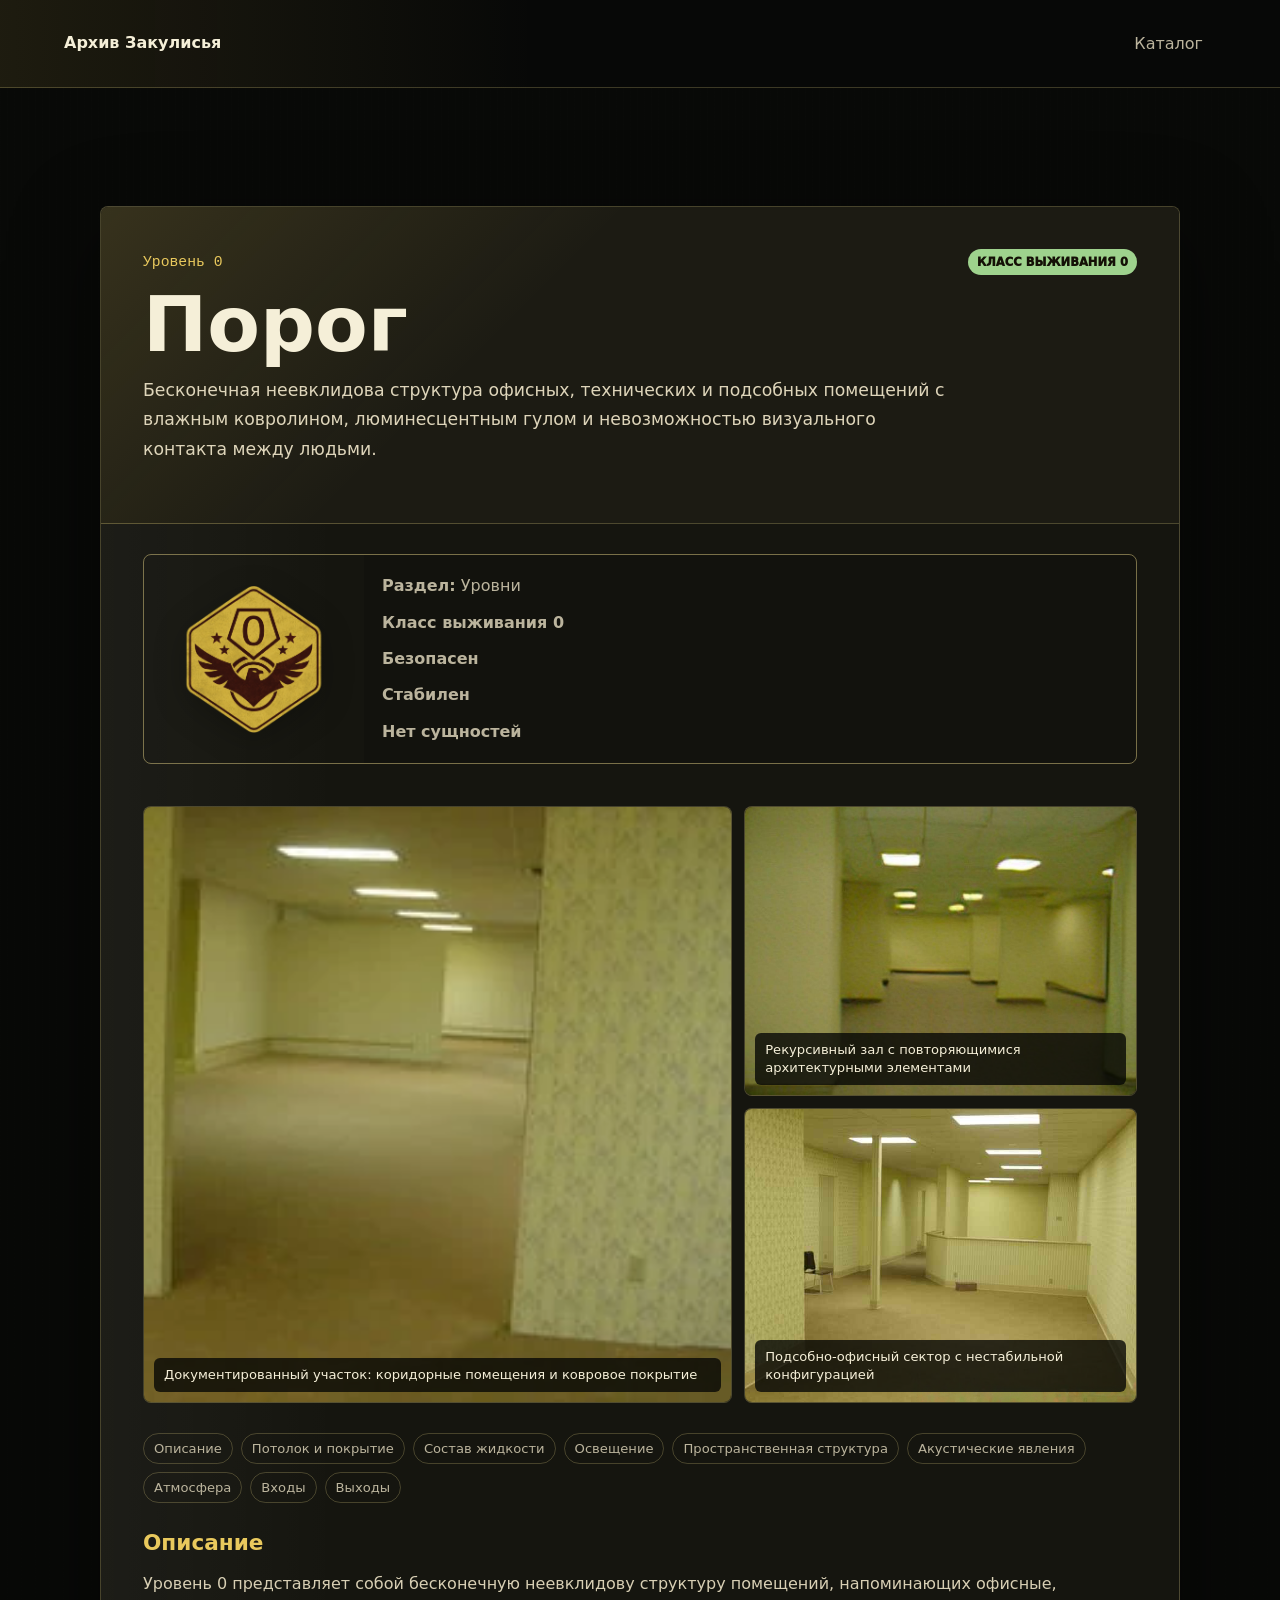
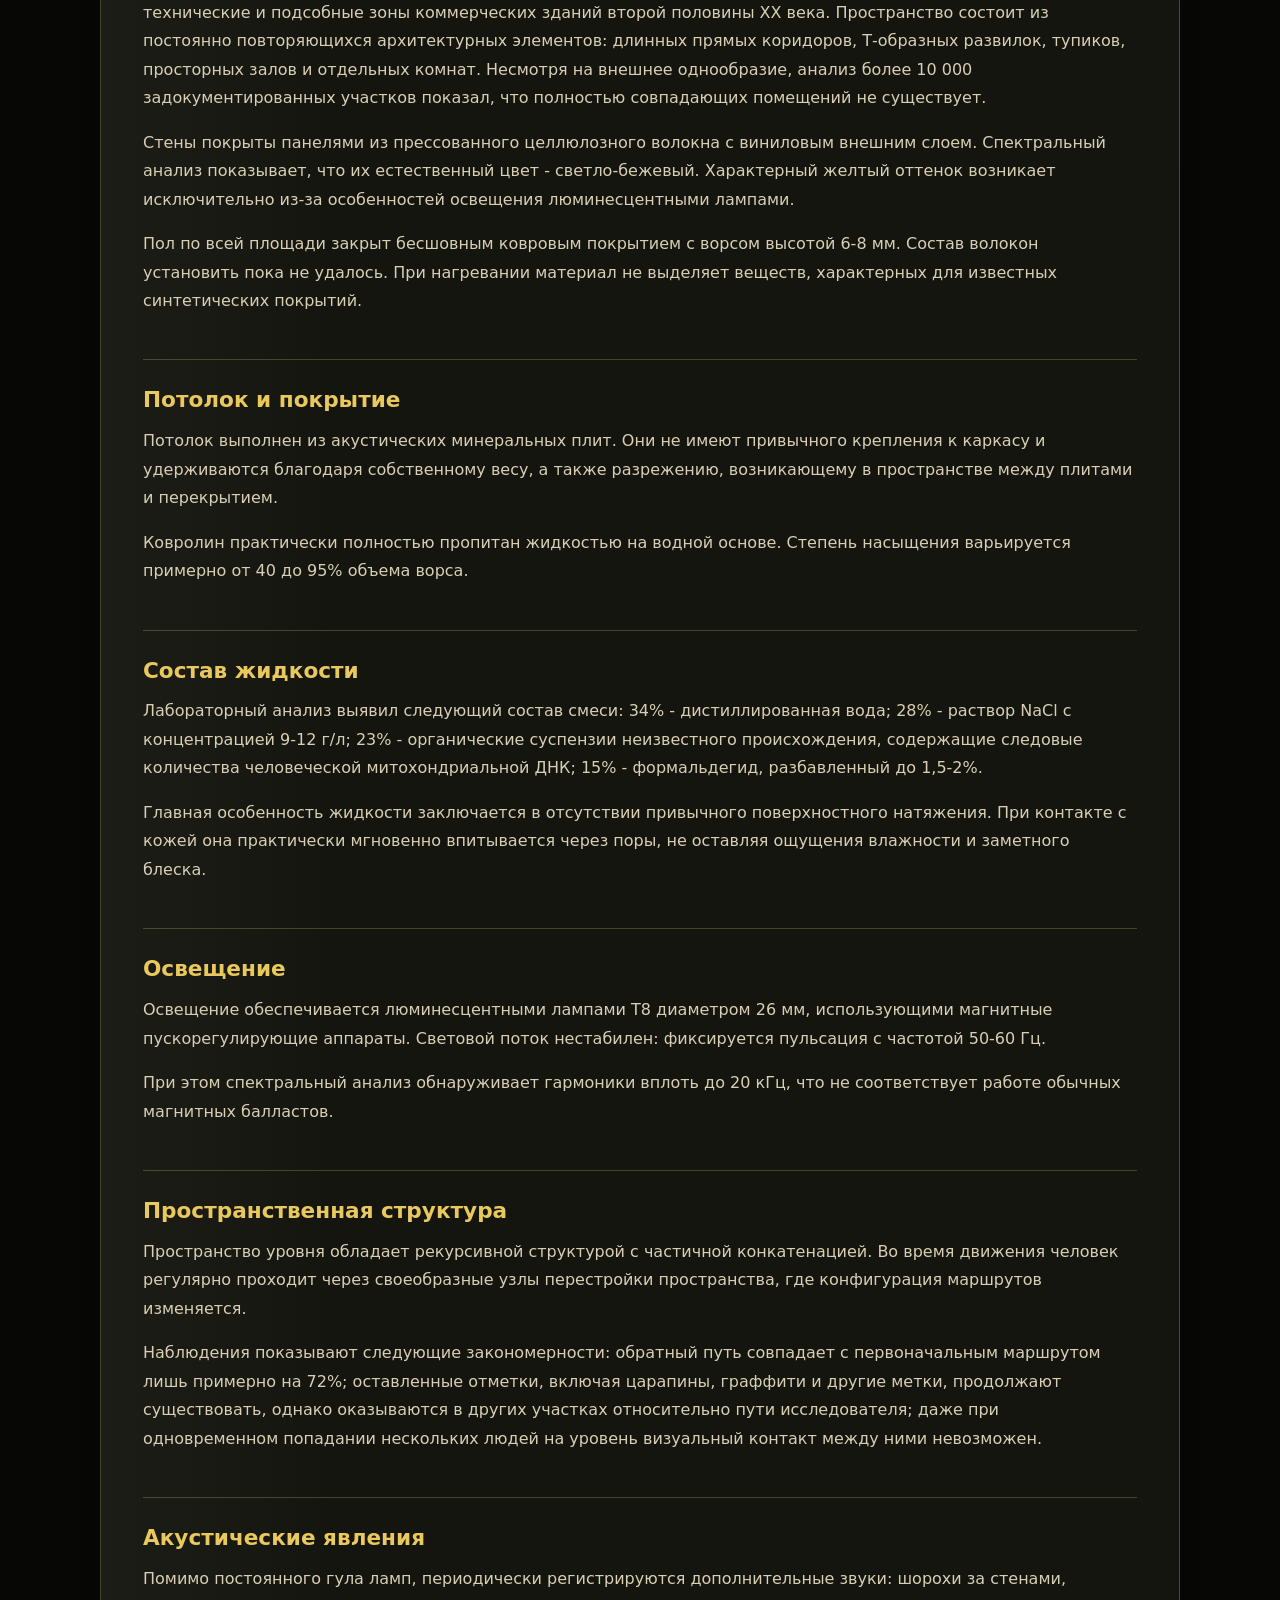
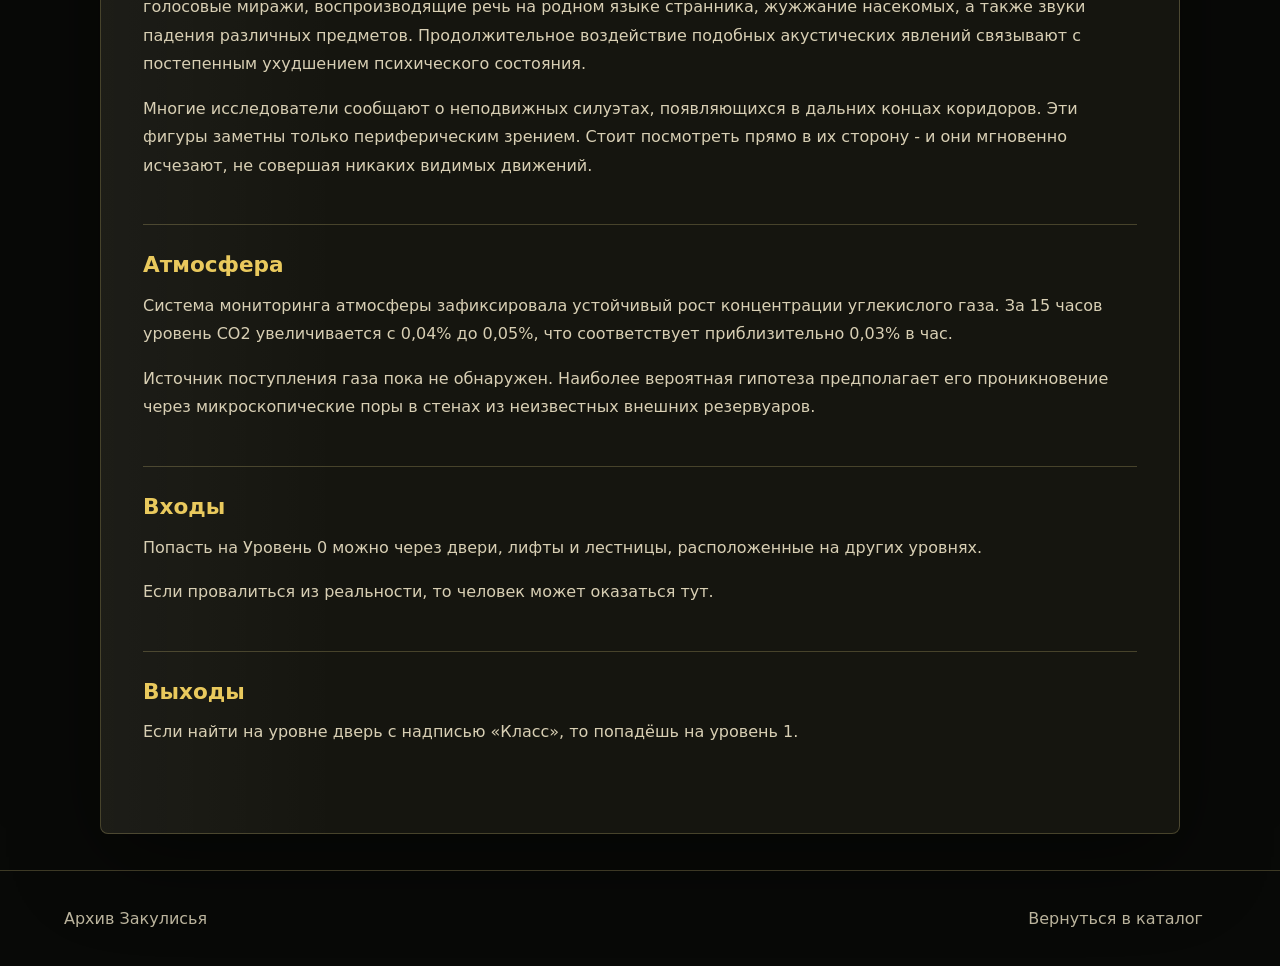
==== article.html @ 3fa53de5 "first commit" ====
<!doctype html>
<html lang="ru">
  <head>
    <meta charset="UTF-8" />
    <meta name="viewport" content="width=device-width, initial-scale=1.0" />
    <title>Статья - Архив Закулисья</title>
    <link rel="stylesheet" href="styles.css" />
  </head>
  <body class="article-view">
    <header class="article-top">
      <nav class="topbar" aria-label="Навигация статьи">
        <a class="brand" href="index.html">Архив Закулисья</a>
        <div class="nav-links">
          <a href="index.html#archive">Каталог</a>
        </div>
      </nav>
    </header>

    <main class="article-main">
      <section class="reader-shell" aria-live="polite">
        <article class="article-page" id="articlePage"></article>
      </section>
    </main>

    <footer>
      <span>Архив Закулисья</span>
      <a href="index.html#archive">Вернуться в каталог</a>
    </footer>

    <script src="script.js"></script>
  </body>
</html>
---- styles.css ----
:root {
  color-scheme: dark;
  --bg: #080907;
  --paper: #15150f;
  --paper-soft: #1c1b13;
  --panel: rgba(19, 20, 15, 0.9);
  --panel-strong: #11120d;
  --line: rgba(230, 211, 135, 0.24);
  --line-strong: rgba(230, 211, 135, 0.48);
  --text: #f5efd8;
  --muted: #bbb49d;
  --amber: #e9c95d;
  --green: #80c47d;
  --red: #d76d5d;
  --blue: #7eb8cb;
  --ink: #141006;
  --shadow: 0 24px 90px rgba(0, 0, 0, 0.46);
  font-family:
    Inter, ui-sans-serif, system-ui, -apple-system, BlinkMacSystemFont, "Segoe UI",
    sans-serif;
}

* {
  box-sizing: border-box;
}

html {
  scroll-behavior: smooth;
}

body {
  margin: 0;
  background:
    linear-gradient(180deg, rgba(8, 9, 7, 0.78), var(--bg) 44%),
    repeating-linear-gradient(90deg, rgba(255, 255, 255, 0.018) 0 1px, transparent 1px 7px),
    var(--bg);
  color: var(--text);
  overflow-x: hidden;
}

a {
  color: inherit;
}

h1,
h2,
h3,
p,
a,
button,
span,
small {
  overflow-wrap: anywhere;
}

button,
input {
  font: inherit;
}

.hero {
  min-height: 92vh;
  position: relative;
  display: grid;
  grid-template-rows: auto 1fr auto;
  padding: 24px clamp(18px, 5vw, 72px) 34px;
  overflow: hidden;
  isolation: isolate;
}

.hero::before {
  content: "";
  position: absolute;
  inset: 0;
  z-index: -2;
  background-image: url("assets/backrooms-hero.png");
  background-size: cover;
  background-position: center;
  transform: scale(1.02);
}

.hero::after {
  content: "";
  position: absolute;
  inset: 0;
  z-index: -1;
  background:
    linear-gradient(90deg, rgba(5, 6, 4, 0.92) 0%, rgba(5, 6, 4, 0.7) 46%, rgba(5, 6, 4, 0.24) 100%),
    linear-gradient(0deg, rgba(8, 9, 7, 0.98) 0%, transparent 34%),
    repeating-linear-gradient(0deg, rgba(255, 255, 255, 0.03) 0 1px, transparent 1px 4px);
}

.topbar,
footer {
  display: flex;
  align-items: center;
  justify-content: space-between;
  gap: 18px;
}

.brand {
  font-weight: 900;
  text-decoration: none;
  line-height: 1.15;
}

.nav-links {
  display: flex;
  flex-wrap: wrap;
  gap: 8px;
}

.nav-links a,
footer a {
  color: var(--muted);
  text-decoration: none;
  border: 1px solid transparent;
  padding: 9px 12px;
}

.nav-links a:hover,
footer a:hover {
  color: var(--text);
  border-color: var(--line);
}

.article-top {
  padding: 24px clamp(18px, 5vw, 72px);
  border-bottom: 1px solid var(--line);
  background:
    linear-gradient(90deg, rgba(232, 201, 90, 0.1), transparent 42%),
    rgba(7, 8, 7, 0.92);
}

.hero-content {
  align-self: center;
  width: min(820px, 100%);
  padding: 72px 0 42px;
}

.kicker,
.section-label {
  margin: 0 0 14px;
  color: var(--green);
  font-size: 0.78rem;
  font-weight: 900;
  letter-spacing: 0.12em;
  text-transform: uppercase;
}

h1,
h2,
h3,
h4,
p {
  margin-top: 0;
}

h1 {
  margin-bottom: 22px;
  font-size: clamp(2.6rem, 8vw, 6.8rem);
  line-height: 0.93;
  letter-spacing: 0;
  max-width: 13ch;
}

h2 {
  margin-bottom: 14px;
  font-size: clamp(2rem, 4vw, 4.4rem);
  line-height: 1;
  letter-spacing: 0;
}

h3 {
  line-height: 1.15;
}

.lead {
  max-width: 690px;
  color: #dfd5b8;
  font-size: clamp(1.04rem, 2vw, 1.28rem);
  line-height: 1.65;
}

.hero-actions {
  display: flex;
  flex-wrap: wrap;
  gap: 12px;
  margin-top: 30px;
}

.button,
.tab,
.open-article {
  border: 1px solid var(--line);
  border-radius: 6px;
  background: rgba(246, 240, 220, 0.08);
  color: var(--text);
  min-height: 44px;
  padding: 12px 16px;
  text-decoration: none;
  font-weight: 900;
  cursor: pointer;
}

.button.primary,
.tab.active,
.open-article {
  background: var(--amber);
  color: var(--ink);
  border-color: var(--amber);
}

.button.secondary:hover,
.tab:not(.active):hover {
  border-color: rgba(232, 201, 90, 0.72);
  background: rgba(232, 201, 90, 0.12);
}

.signal-panel {
  display: grid;
  grid-template-columns: repeat(3, minmax(0, 1fr));
  width: min(760px, 100%);
  border: 1px solid var(--line);
  border-radius: 8px;
  background: rgba(7, 8, 7, 0.7);
  backdrop-filter: blur(16px);
  box-shadow: var(--shadow);
  overflow: hidden;
}

.signal-panel div {
  padding: 18px;
  border-right: 1px solid var(--line);
}

.signal-panel div:last-child {
  border-right: 0;
}

.signal-panel span {
  display: block;
  font-size: clamp(1.4rem, 3vw, 2.2rem);
  font-weight: 950;
}

.signal-panel small {
  color: var(--muted);
}

main {
  padding: 62px clamp(18px, 5vw, 72px) 36px;
}

.article-main {
  padding-top: 42px;
}

.intro {
  display: grid;
  grid-template-columns: minmax(240px, 0.8fr) minmax(280px, 1fr);
  gap: clamp(24px, 6vw, 86px);
  align-items: end;
  max-width: 1180px;
  margin: 0 auto 34px;
}

.intro p {
  color: var(--muted);
  line-height: 1.75;
}

.archive-shell {
  max-width: 1280px;
  margin: 0 auto;
  border: 1px solid var(--line);
  border-radius: 8px;
  background: var(--panel);
  box-shadow: var(--shadow);
  overflow: hidden;
}

.controls {
  display: grid;
  grid-template-columns: 1fr minmax(260px, 420px);
  gap: 16px;
  align-items: end;
  padding: 18px;
  border-bottom: 1px solid var(--line);
}

.tabs {
  display: flex;
  flex-wrap: wrap;
  gap: 8px;
}

.search {
  display: grid;
  gap: 8px;
  color: var(--muted);
  font-size: 0.82rem;
  font-weight: 900;
  text-transform: uppercase;
  letter-spacing: 0.08em;
}

.search input {
  width: 100%;
  min-height: 44px;
  border: 1px solid var(--line);
  border-radius: 6px;
  background: rgba(5, 6, 4, 0.78);
  color: var(--text);
  padding: 11px 13px;
  font-weight: 650;
  text-transform: none;
  letter-spacing: 0;
  outline: none;
}

.search input:focus {
  border-color: var(--amber);
  box-shadow: 0 0 0 3px rgba(232, 201, 90, 0.16);
}

.archive-meta {
  display: flex;
  align-items: center;
  justify-content: space-between;
  gap: 14px;
  padding: 18px;
  border-bottom: 1px solid var(--line);
  color: var(--muted);
}

.archive-meta p,
.archive-meta span {
  margin: 0;
  font-weight: 900;
}

.grid {
  display: grid;
  grid-template-columns: repeat(3, minmax(0, 1fr));
  gap: 1px;
  background: var(--line);
}

.card {
  min-height: 360px;
  display: flex;
  flex-direction: column;
  padding: 22px;
  background:
    linear-gradient(135deg, rgba(255, 255, 255, 0.055), transparent 44%),
    var(--panel-strong);
}

.card:hover {
  background:
    linear-gradient(135deg, rgba(232, 201, 90, 0.12), transparent 50%),
    #17180f;
}

.card-top,
.article-meta {
  display: flex;
  align-items: center;
  justify-content: space-between;
  gap: 12px;
}

.card-top {
  margin-bottom: 28px;
}

.number,
.doc-code {
  color: var(--amber);
  font-family: "Courier New", monospace;
  font-size: 0.92rem;
}

.danger,
.state-pill {
  color: var(--ink);
  background: var(--amber);
  border-radius: 999px;
  padding: 6px 9px;
  font-size: 0.72rem;
  font-weight: 950;
  text-transform: uppercase;
}

.danger.class-0,
.state-pill.class-0 {
  background: #9ed28d;
}

.danger.class-1,
.state-pill.class-1,
.danger.safe,
.state-pill.safe {
  background: var(--green);
}

.danger.class-2,
.state-pill.class-2,
.danger.warning,
.state-pill.warning {
  background: var(--amber);
}

.danger.class-3,
.state-pill.class-3 {
  background: #e29757;
}

.danger.class-4,
.state-pill.class-4 {
  background: var(--red);
}

.danger.class-5,
.state-pill.class-5 {
  background: #b84747;
  color: #fff3df;
}

.danger.hostile,
.state-pill.hostile {
  background: var(--red);
}

.danger.unknown,
.state-pill.unknown {
  background: var(--blue);
}

.card h3 {
  margin-bottom: 12px;
  font-size: 1.45rem;
}

.card p {
  color: var(--muted);
  line-height: 1.65;
}

.open-article {
  display: inline-flex;
  align-items: center;
  justify-content: center;
  width: 100%;
  margin-top: auto;
  text-align: center;
}

.reader-shell {
  max-width: 1080px;
  margin: 76px auto 0;
}

.article-page {
  min-height: 720px;
  border: 1px solid var(--line);
  border-radius: 8px;
  background:
    linear-gradient(90deg, rgba(255, 255, 255, 0.035), transparent 22%),
    var(--paper);
  box-shadow: var(--shadow);
  overflow: hidden;
}

.article-header {
  padding: clamp(22px, 4vw, 42px);
  border-bottom: 1px solid var(--line);
  background:
    linear-gradient(135deg, rgba(232, 201, 90, 0.13), transparent 38%),
    var(--paper-soft);
}

.article-header h2 {
  max-width: 920px;
  margin: 12px 0 12px;
  font-size: clamp(2.1rem, 6vw, 5.2rem);
}

.article-subtitle {
  max-width: 820px;
  color: #ded5ba;
  font-size: 1.08rem;
  line-height: 1.7;
}

.survival-box {
  display: grid;
  grid-template-columns: minmax(160px, 220px) 1fr;
  margin: clamp(18px, 4vw, 30px) clamp(22px, 4vw, 42px) 0;
  border: 1px solid var(--line-strong);
  border-radius: 8px;
  overflow: hidden;
}

.survival-grade {
  display: flex;
  align-items: center;
  justify-content: center;
  min-height: 120px;
  background: transparent;
  color: inherit;
  text-align: center;
  padding: 18px;
}

.survival-grade.class-0 {
  background: transparent;
}

.survival-grade.class-1 {
  background: transparent;
}

.survival-grade.class-3 {
  background: transparent;
}

.survival-grade.class-4 {
  background: transparent;
}

.survival-grade.class-5 {
  background: transparent;
  color: inherit;
}

.difficulty-icon {
  width: clamp(96px, 14vw, 148px);
  height: clamp(96px, 14vw, 148px);
  display: block;
  object-fit: contain;
  margin: 0 auto;
  filter: drop-shadow(0 8px 16px rgba(0, 0, 0, 0.24));
}

.survival-copy {
  display: grid;
  gap: 10px;
  padding: 18px;
  background: rgba(0, 0, 0, 0.16);
}

.survival-copy p {
  margin: 0;
  color: var(--muted);
  line-height: 1.65;
}

.article-body {
  padding: clamp(22px, 4vw, 42px);
}

.article-gallery {
  display: grid;
  grid-template-columns: 1.2fr 0.8fr;
  gap: 12px;
  margin: 0 0 30px;
}

.article-gallery figure {
  min-height: 210px;
  margin: 0;
  position: relative;
  border: 1px solid var(--line);
  border-radius: 8px;
  background:
    linear-gradient(135deg, rgba(232, 201, 90, 0.14), transparent),
    #10110d;
  overflow: hidden;
}

.article-gallery figure:first-child {
  grid-row: span 2;
  min-height: 438px;
}

.article-gallery img {
  width: 100%;
  height: 100%;
  display: block;
  object-fit: cover;
}

.article-gallery figcaption {
  position: absolute;
  left: 10px;
  right: 10px;
  bottom: 10px;
  border-radius: 6px;
  background: rgba(5, 6, 4, 0.78);
  color: var(--text);
  padding: 8px 10px;
  font-size: 0.82rem;
  line-height: 1.4;
}

.article-gallery .image-missing img {
  display: none;
}

.article-gallery .image-missing::before {
  content: "Добавь файл изображения в assets";
  position: absolute;
  inset: 0;
  display: grid;
  place-items: center;
  padding: 22px;
  color: var(--muted);
  text-align: center;
}

.toc {
  display: flex;
  flex-wrap: wrap;
  gap: 8px;
  margin-bottom: 28px;
}

.toc span {
  border: 1px solid var(--line);
  border-radius: 999px;
  color: var(--muted);
  padding: 7px 10px;
  font-size: 0.82rem;
}

.article-section {
  padding: 28px 0;
  border-top: 1px solid var(--line);
}

.article-section:first-of-type {
  border-top: 0;
  padding-top: 0;
}

.article-section h3 {
  margin-bottom: 14px;
  color: var(--amber);
  font-size: 1.35rem;
}

.article-section p {
  color: #d8cfb4;
  line-height: 1.78;
}

.empty-state {
  min-height: 260px;
}

footer {
  padding: 28px clamp(18px, 5vw, 72px);
  color: var(--muted);
  border-top: 1px solid var(--line);
}

@media (max-width: 980px) {
  .hero {
    min-height: 700px;
  }

  .controls,
  .intro {
    grid-template-columns: 1fr;
  }

  .grid {
    grid-template-columns: repeat(2, minmax(0, 1fr));
  }
}

@media (max-width: 680px) {
  body {
    background:
      linear-gradient(180deg, rgba(8, 9, 7, 0.9), var(--bg) 38%),
      var(--bg);
  }

  .hero {
    min-height: 620px;
    padding: 18px 14px;
  }

  .topbar,
  footer {
    align-items: flex-start;
    flex-direction: column;
    gap: 10px;
  }

  .article-top {
    padding: 16px 14px;
  }

  .brand {
    font-size: 1rem;
  }

  .nav-links,
  .hero-actions,
  .tabs {
    width: 100%;
  }

  .nav-links a {
    min-height: 40px;
    padding: 8px 10px;
  }

  .hero-content {
    padding: 38px 0 28px;
  }

  h1 {
    max-width: 100%;
    margin-bottom: 16px;
    font-size: clamp(2.15rem, 14vw, 3.4rem);
    line-height: 0.98;
  }

  h2 {
    font-size: clamp(1.7rem, 9vw, 2.55rem);
    line-height: 1.05;
  }

  .lead {
    font-size: 1rem;
    line-height: 1.55;
  }

  .button,
  .tab,
  .open-article {
    width: 100%;
    min-height: 46px;
    padding: 11px 12px;
  }

  .tabs {
    display: grid;
    grid-template-columns: 1fr;
  }

  .signal-panel,
  .survival-box,
  .article-gallery {
    grid-template-columns: 1fr;
  }

  .signal-panel div {
    border-right: 0;
    border-bottom: 1px solid var(--line);
  }

  .signal-panel div:last-child {
    border-bottom: 0;
  }

  main {
    padding: 38px 14px 28px;
  }

  .article-main {
    padding-top: 18px;
  }

  .intro {
    margin-bottom: 24px;
  }

  .intro p,
  .card p,
  .article-subtitle,
  .article-section p {
    line-height: 1.62;
  }

  .archive-shell,
  .article-page {
    border-radius: 6px;
  }

  .controls,
  .archive-meta {
    padding: 14px;
  }

  .archive-meta {
    align-items: flex-start;
    flex-direction: column;
  }

  .grid {
    grid-template-columns: 1fr;
  }

  .card {
    min-height: auto;
    padding: 18px;
  }

  .card-top {
    margin-bottom: 18px;
  }

  .card h3 {
    font-size: 1.28rem;
  }

  .reader-shell {
    margin: 0 auto;
  }

  .article-page {
    min-height: auto;
  }

  .article-meta {
    align-items: flex-start;
    flex-direction: column;
  }

  .article-header,
  .article-body {
    padding: 18px;
  }

  .article-header h2 {
    font-size: clamp(2rem, 13vw, 3.35rem);
    line-height: 1;
  }

  .article-subtitle {
    font-size: 0.98rem;
  }

  .survival-box {
    margin: 16px 18px 0;
  }

  .survival-grade {
    min-height: 96px;
    padding: 14px;
  }

  .difficulty-icon {
    width: min(42vw, 128px);
    height: min(42vw, 128px);
  }

  .survival-copy {
    padding: 14px;
  }

  .survival-copy p {
    line-height: 1.5;
  }

  .article-gallery {
    gap: 10px;
    margin-bottom: 22px;
  }

  .article-gallery figure,
  .article-gallery figure:first-child {
    min-height: auto;
    aspect-ratio: 4 / 3;
    grid-row: auto;
  }

  .article-gallery figcaption {
    position: static;
    border-radius: 0;
    background: rgba(5, 6, 4, 0.88);
  }

  .toc {
    gap: 6px;
    margin-bottom: 20px;
  }

  .toc span {
    border-radius: 6px;
    font-size: 0.78rem;
  }

  .article-section {
    padding: 22px 0;
  }

  footer {
    padding: 22px 14px;
  }
}

@media (max-width: 390px) {
  .hero {
    min-height: 580px;
  }

  .signal-panel span {
    font-size: 1.35rem;
  }

  .danger,
  .state-pill {
    font-size: 0.66rem;
  }
}
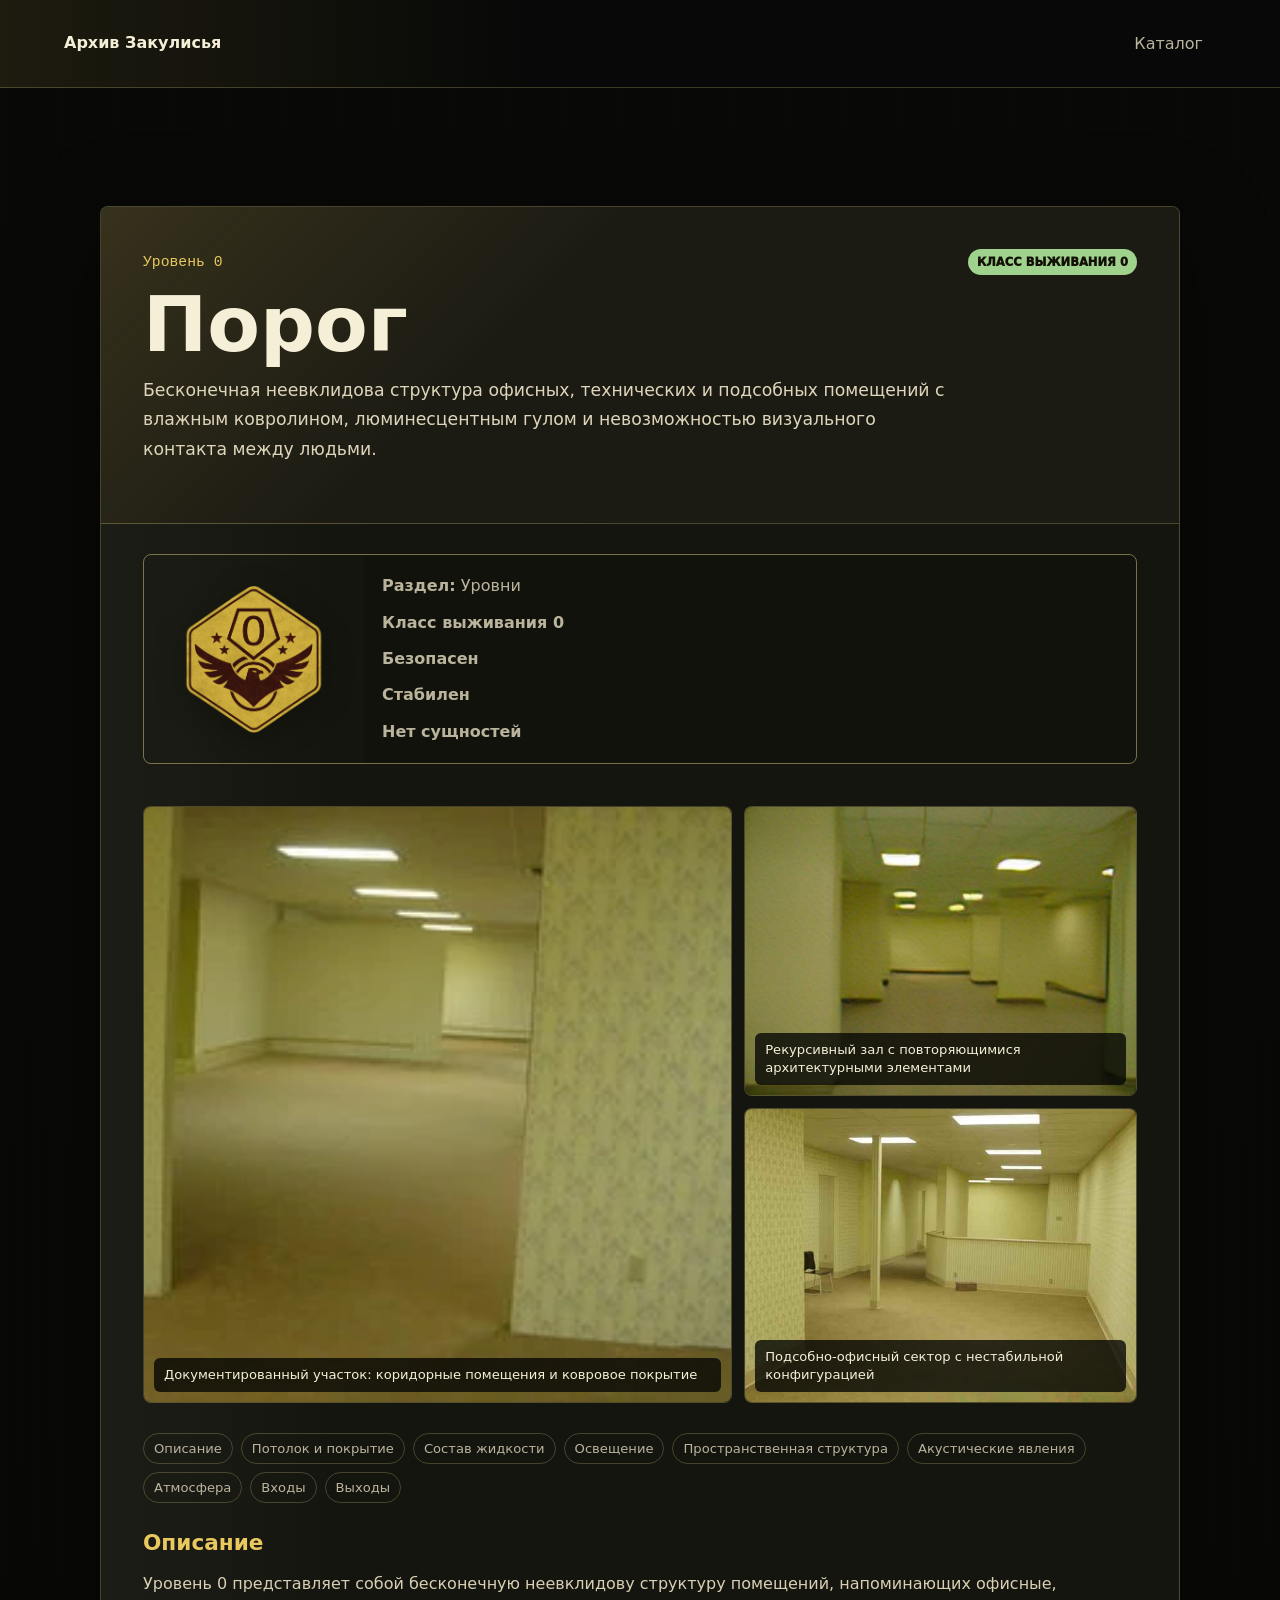
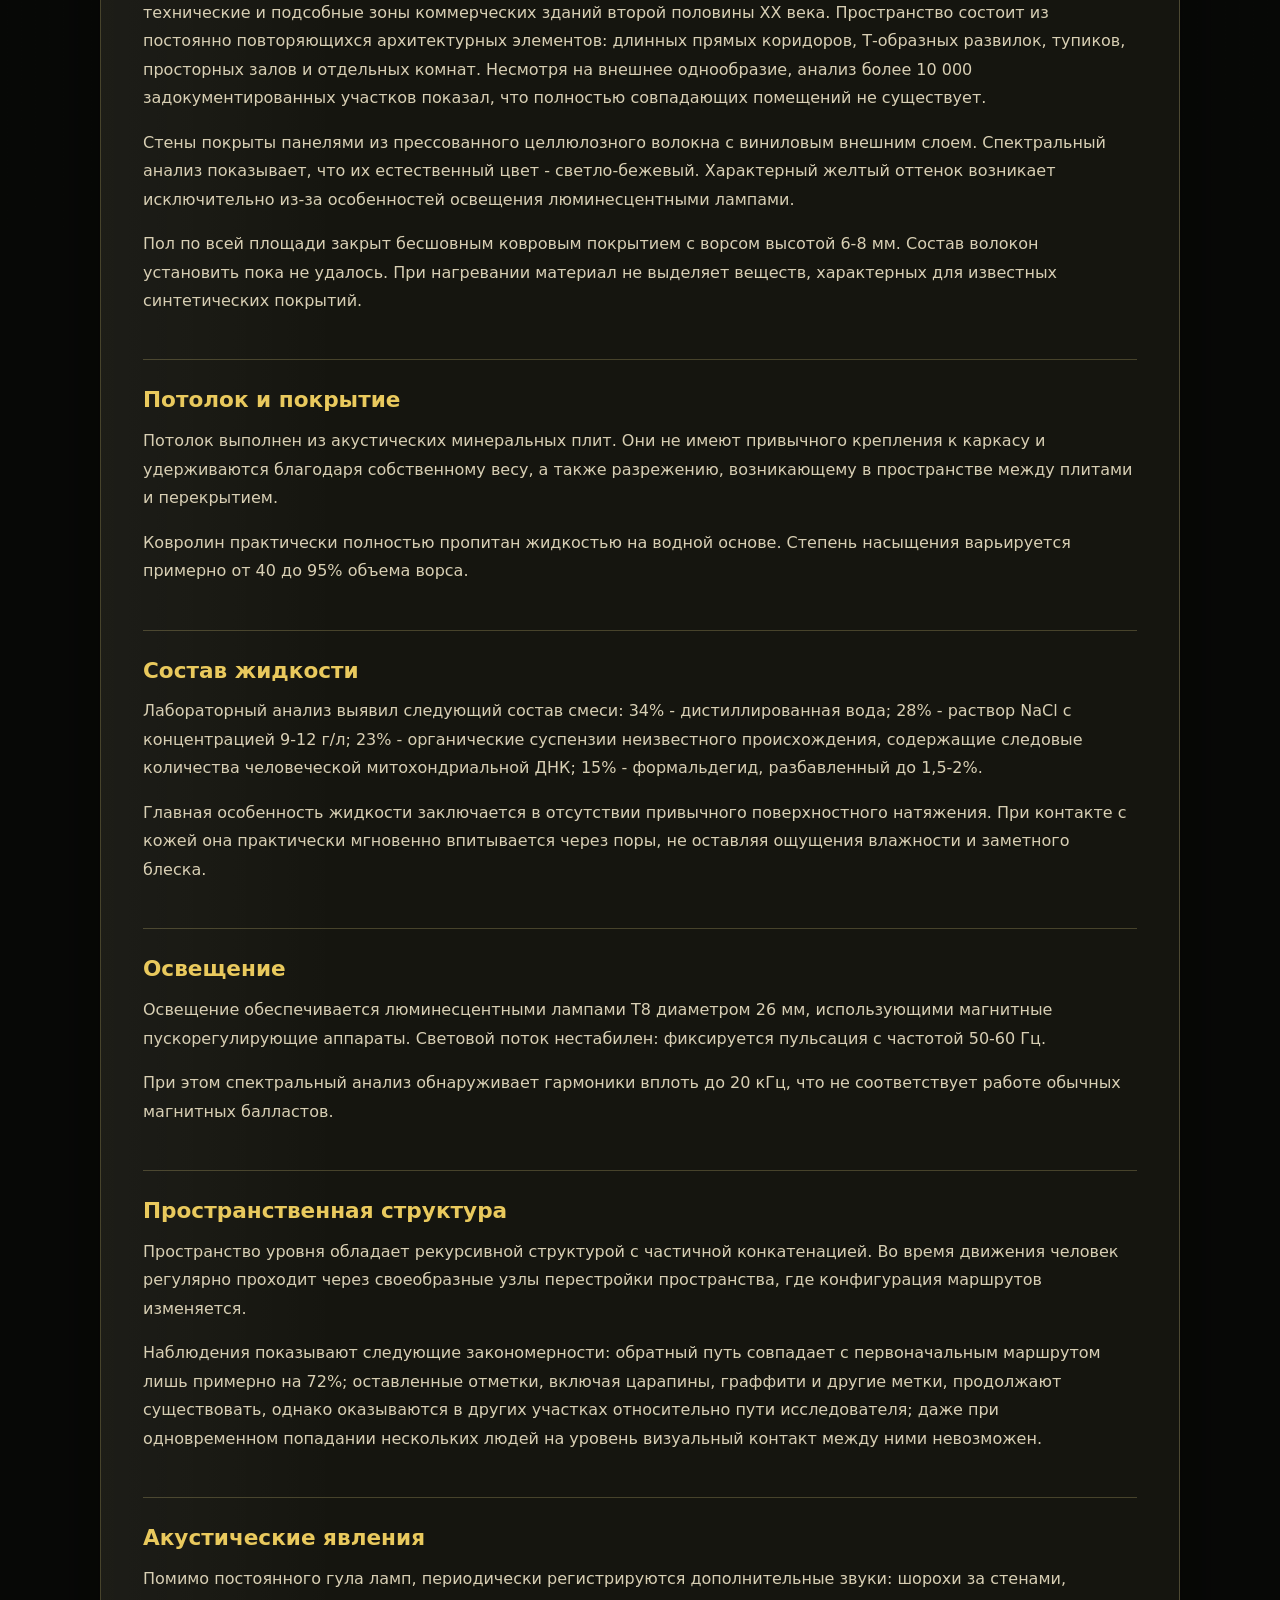
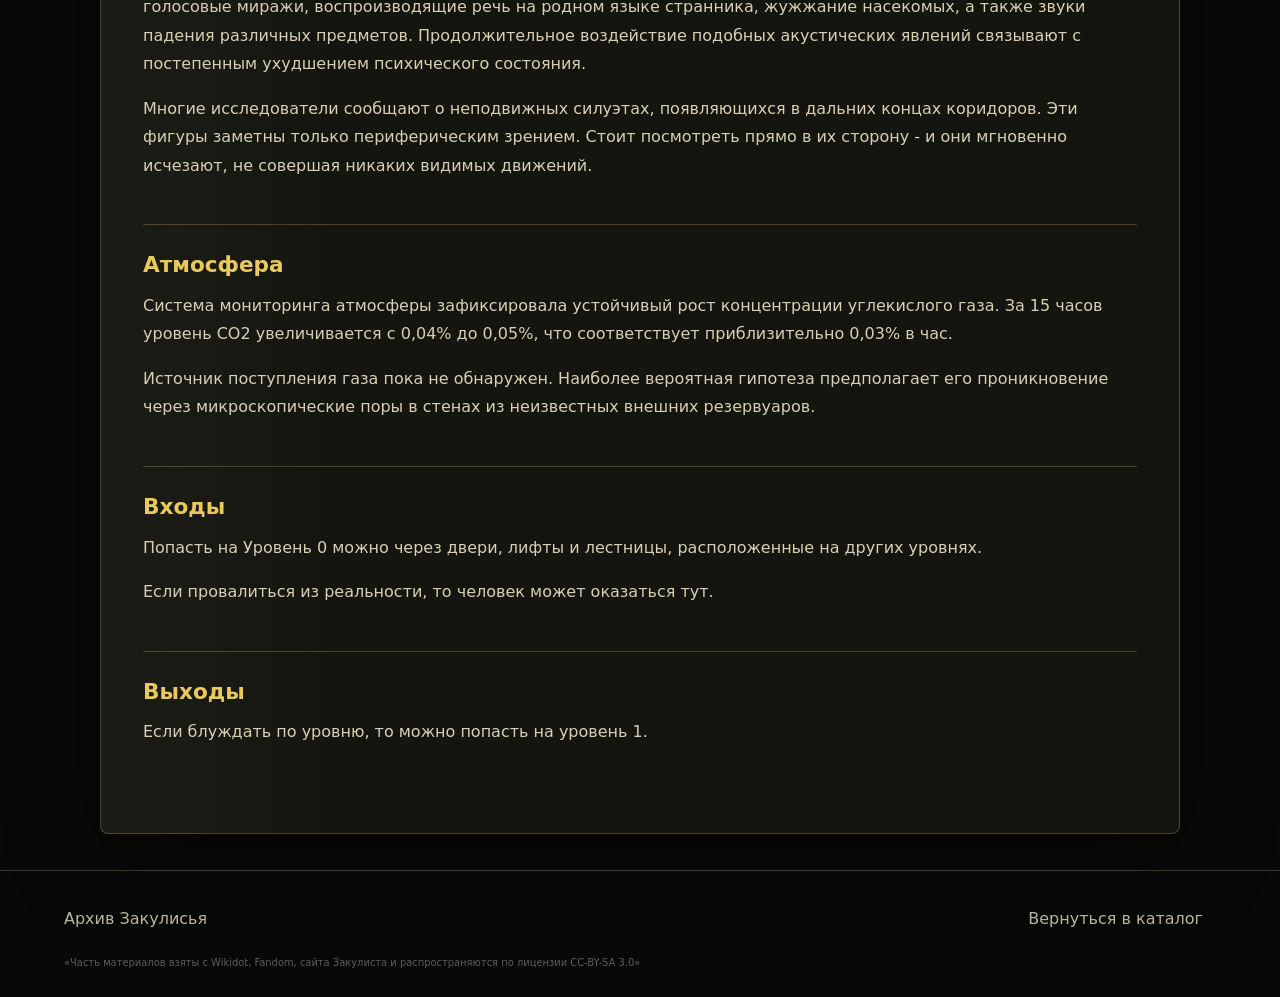
==== commit 59a00d6d: "second commit" ====
--- a/article.html
+++ b/article.html
@@ -25,6 +25,7 @@
     <footer>
       <span>Архив Закулисья</span>
       <a href="index.html#archive">Вернуться в каталог</a>
+      <small class="license-note">«Часть материалов взяты с Wikidot, Fandom, сайта Закулиста и распространяются по лицензии CC-BY-SA 3.0»</small>
     </footer>
 
     <script src="script.js"></script>
--- a/styles.css
+++ b/styles.css
@@ -664,6 +664,14 @@
   padding: 28px clamp(18px, 5vw, 72px);
   color: var(--muted);
   border-top: 1px solid var(--line);
+  flex-wrap: wrap;
+}
+
+.license-note {
+  flex-basis: 100%;
+  color: rgba(232, 230, 221, 0.38);
+  font-size: 0.62rem;
+  line-height: 1.35;
 }
 
 @media (max-width: 980px) {
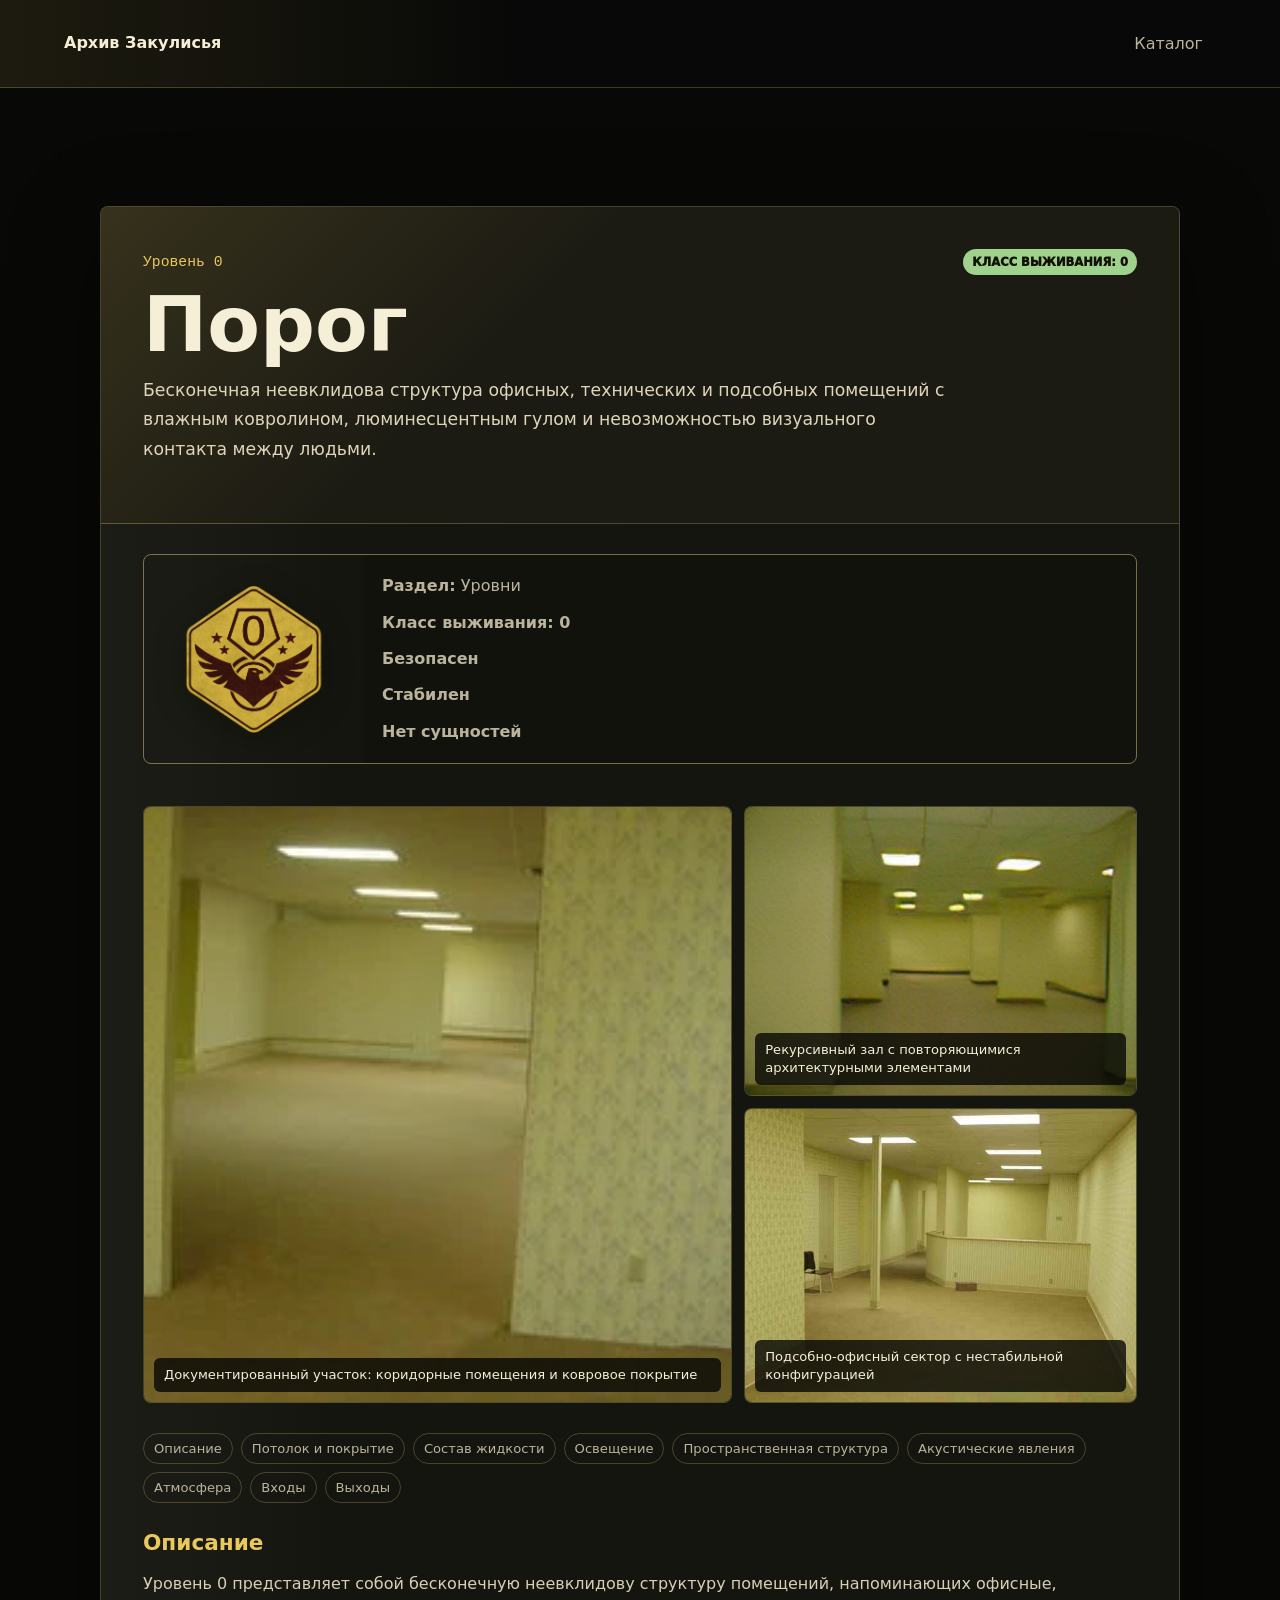
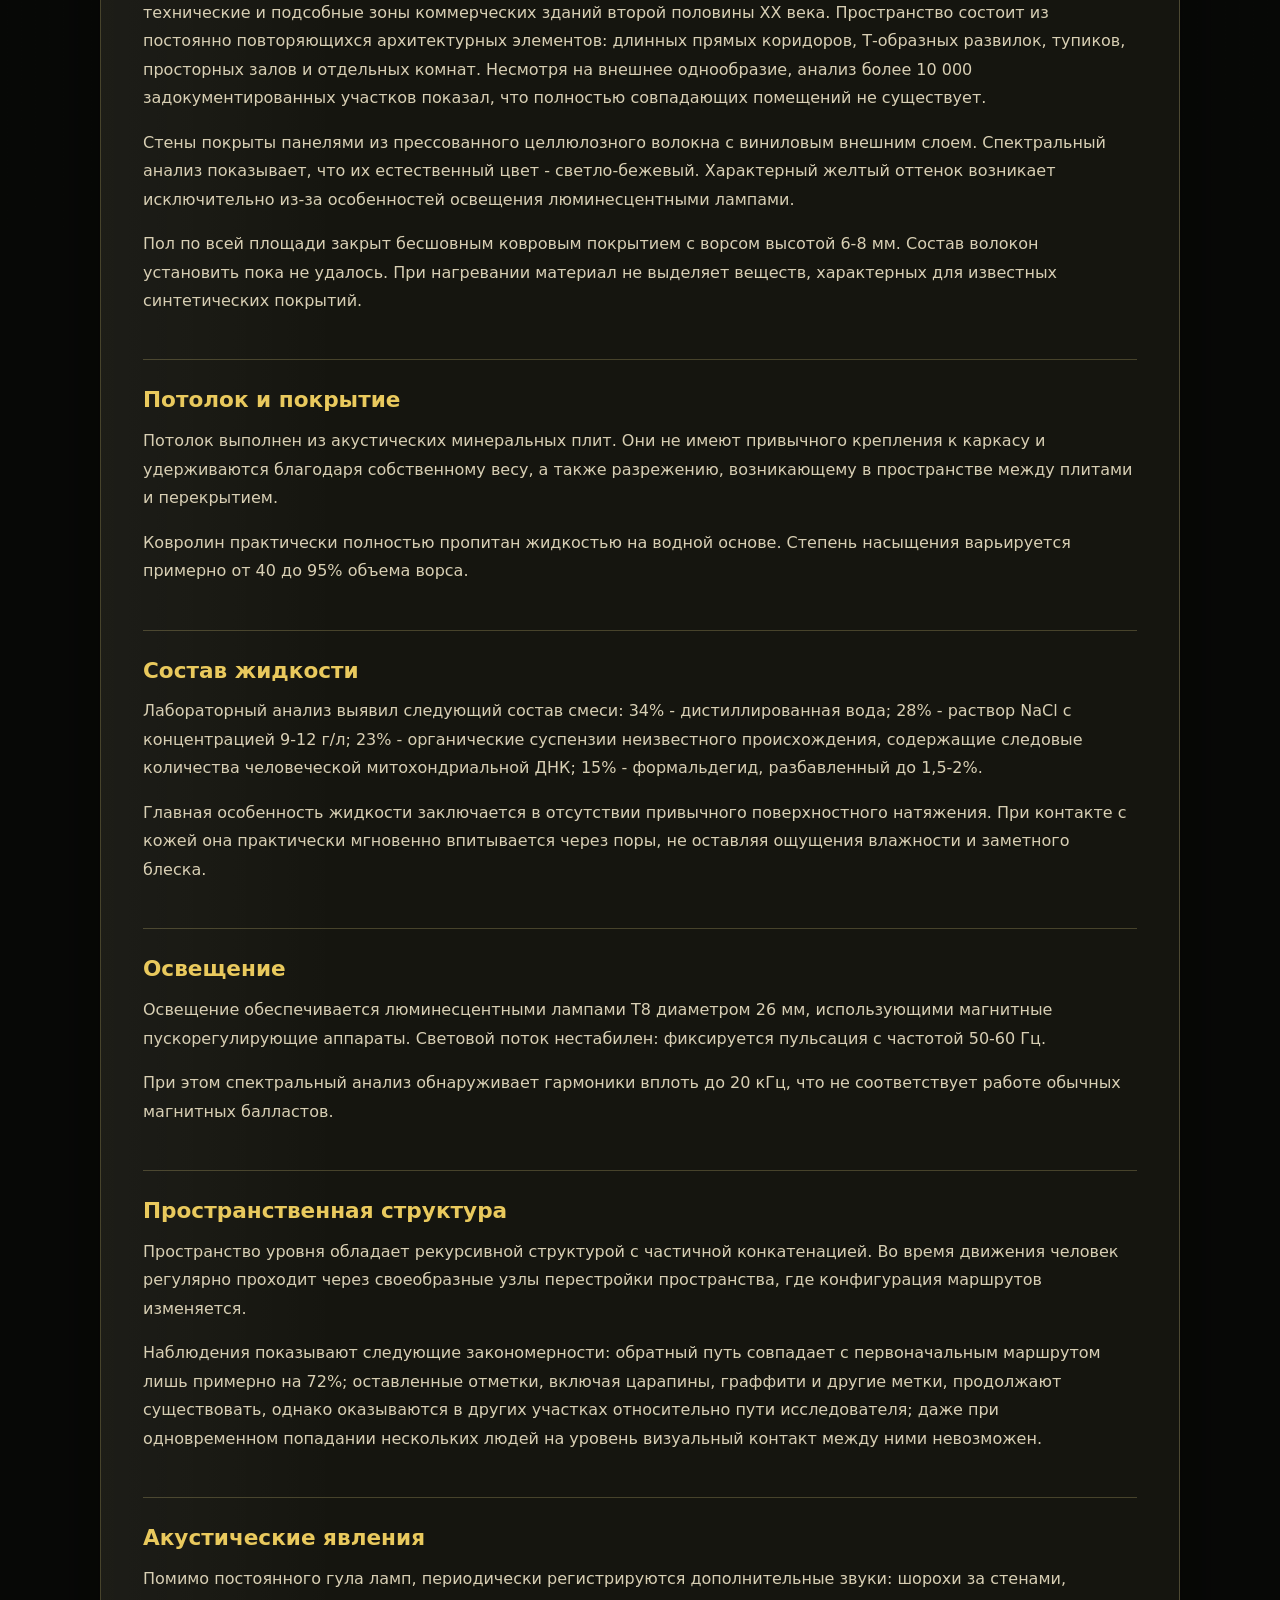
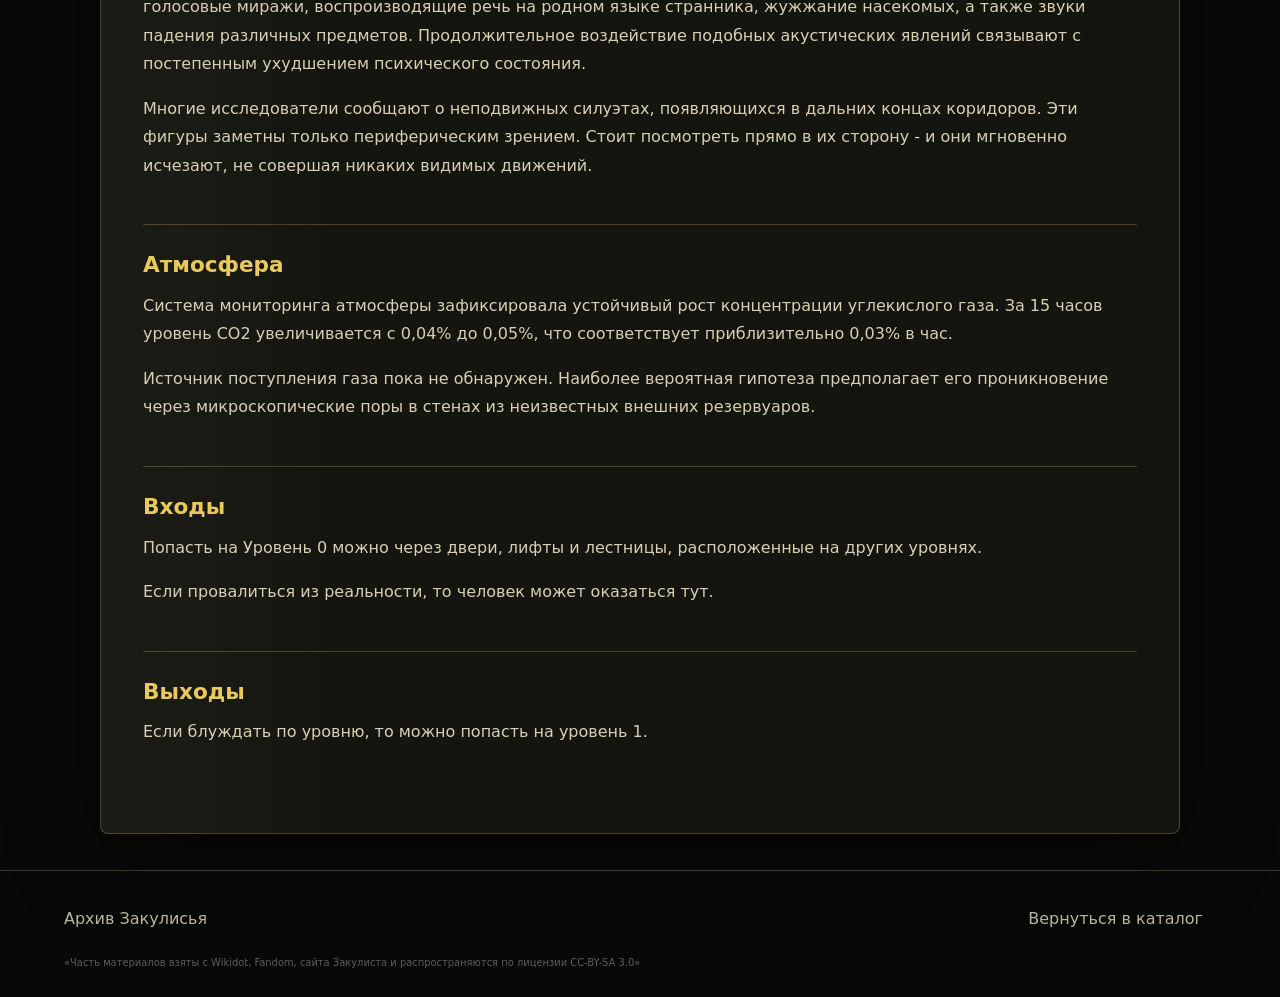
==== commit f80dd611: "add 24 entities" ====
--- a/article.html
+++ b/article.html
@@ -28,6 +28,10 @@
       <small class="license-note">«Часть материалов взяты с Wikidot, Fandom, сайта Закулиста и распространяются по лицензии CC-BY-SA 3.0»</small>
     </footer>
 
-    <script src="script.js"></script>
+    <script>
+      const script = document.createElement("script");
+      script.src = `script.js?v=${Date.now()}`;
+      document.body.appendChild(script);
+    </script>
   </body>
 </html>
--- a/styles.css
+++ b/styles.css
@@ -191,6 +191,7 @@
 
 .button,
 .tab,
+.subsection-tab,
 .open-article {
   border: 1px solid var(--line);
   border-radius: 6px;
@@ -205,6 +206,7 @@
 
 .button.primary,
 .tab.active,
+.subsection-tab.active,
 .open-article {
   background: var(--amber);
   color: var(--ink);
@@ -212,7 +214,8 @@
 }
 
 .button.secondary:hover,
-.tab:not(.active):hover {
+.tab:not(.active):hover,
+.subsection-tab:not(.active):hover {
   border-color: rgba(232, 201, 90, 0.72);
   background: rgba(232, 201, 90, 0.12);
 }
@@ -282,7 +285,7 @@
 
 .controls {
   display: grid;
-  grid-template-columns: 1fr minmax(260px, 420px);
+  grid-template-columns: 1fr;
   gap: 16px;
   align-items: end;
   padding: 18px;
@@ -295,33 +298,22 @@
   gap: 8px;
 }
 
-.search {
-  display: grid;
+.level-subsections {
+  grid-column: 1 / -1;
+  display: flex;
+  flex-wrap: wrap;
   gap: 8px;
-  color: var(--muted);
-  font-size: 0.82rem;
-  font-weight: 900;
-  text-transform: uppercase;
-  letter-spacing: 0.08em;
-}
-
-.search input {
-  width: 100%;
-  min-height: 44px;
-  border: 1px solid var(--line);
-  border-radius: 6px;
-  background: rgba(5, 6, 4, 0.78);
-  color: var(--text);
-  padding: 11px 13px;
-  font-weight: 650;
-  text-transform: none;
-  letter-spacing: 0;
-  outline: none;
-}
-
-.search input:focus {
-  border-color: var(--amber);
-  box-shadow: 0 0 0 3px rgba(232, 201, 90, 0.16);
+  padding-top: 2px;
+}
+
+.level-subsections.is-hidden {
+  display: none;
+}
+
+.subsection-tab {
+  min-height: 38px;
+  padding: 9px 12px;
+  font-size: 0.78rem;
 }
 
 .archive-meta {
@@ -400,6 +392,8 @@
 
 .danger.class-1,
 .state-pill.class-1,
+.danger.class-CALM,
+.state-pill.class-CALM,
 .danger.safe,
 .state-pill.safe {
   background: var(--green);
@@ -605,12 +599,33 @@
   line-height: 1.4;
 }
 
+.article-gallery .image-note {
+  grid-column: 1 / -1;
+  min-height: 220px;
+  background: rgba(255, 255, 255, 0.04);
+  border: 1px dashed rgba(205, 196, 165, 0.38);
+}
+
+.article-gallery .image-note figcaption {
+  position: static;
+  min-height: 220px;
+  display: grid;
+  place-items: center;
+  background: transparent;
+  color: var(--muted);
+  text-align: center;
+  font-size: clamp(1.25rem, 2.4vw, 2rem);
+  font-weight: 700;
+  line-height: 1.35;
+  padding: 28px;
+}
+
 .article-gallery .image-missing img {
   display: none;
 }
 
 .article-gallery .image-missing::before {
-  content: "Добавь файл изображения в assets";
+  content: "Добавь файл изображения в нужную папку assets";
   position: absolute;
   inset: 0;
   display: grid;
@@ -618,6 +633,175 @@
   padding: 22px;
   color: var(--muted);
   text-align: center;
+}
+
+.glitch-figure {
+  isolation: isolate;
+}
+
+.argus-glitch {
+  position: absolute;
+  inset: 0;
+  display: flex;
+  align-items: center;
+  justify-content: center;
+  overflow: hidden;
+  background:
+    linear-gradient(90deg, #ff004c 0 5%, #00f0ff 5% 11%, #fff200 11% 18%, #1a1aff 18% 24%, #00ff66 24% 31%, #ff7b00 31% 38%, #7a00ff 38% 44%, #e8e6dd 44% 51%, #10110d 51% 58%, #ff004c 58% 66%, #00f0ff 66% 73%, #fff200 73% 80%, #1a1aff 80% 88%, #00ff66 88% 100%);
+  animation: argusHue 0.72s steps(2, end) infinite;
+}
+
+.argus-glitch::before,
+.argus-glitch::after {
+  content: "";
+  position: absolute;
+  inset: -18%;
+  z-index: 0;
+  background:
+    repeating-linear-gradient(0deg, rgba(255, 0, 76, 0.28) 0 4px, transparent 4px 11px),
+    repeating-linear-gradient(90deg, rgba(0, 0, 0, 0.48) 0 9px, rgba(0, 240, 255, 0.24) 9px 15px, transparent 15px 24px),
+    linear-gradient(135deg, rgba(255, 0, 76, 0.48), rgba(0, 240, 255, 0.42), rgba(255, 242, 0, 0.28));
+  mix-blend-mode: hard-light;
+  animation: argusStatic 0.22s steps(2, end) infinite;
+  pointer-events: none;
+}
+
+.argus-glitch::after {
+  inset: -28%;
+  background:
+    repeating-linear-gradient(90deg, transparent 0 13px, rgba(255, 0, 76, 0.38) 13px 15px, transparent 15px 31px),
+    repeating-linear-gradient(0deg, rgba(255, 0, 76, 0.4) 0 8px, rgba(0, 240, 255, 0.34) 8px 16px, rgba(255, 242, 0, 0.24) 16px 24px, rgba(20, 20, 255, 0.32) 24px 32px);
+  mix-blend-mode: screen;
+  animation: argusTear 0.34s steps(4, end) infinite;
+}
+
+.article-gallery .argus-symbol {
+  position: absolute;
+  z-index: 2;
+  width: min(72%, 360px);
+  height: auto;
+  display: block;
+  object-fit: contain;
+  image-rendering: auto;
+  filter:
+    drop-shadow(7px 0 rgba(255, 0, 76, 0.82))
+    drop-shadow(-7px 0 rgba(0, 240, 255, 0.82))
+    drop-shadow(0 0 18px rgba(255, 255, 255, 0.54));
+  mix-blend-mode: screen;
+}
+
+.article-gallery .argus-symbol-main {
+  z-index: 4;
+  opacity: 0.98;
+  filter:
+    drop-shadow(0 0 18px rgba(255, 255, 255, 0.72))
+    drop-shadow(0 0 38px rgba(0, 240, 255, 0.38));
+  animation: argusJitter 0.28s steps(2, end) infinite;
+}
+
+.article-gallery .argus-symbol-red {
+  z-index: 1;
+  opacity: 0.42;
+  filter:
+    sepia(1)
+    saturate(16)
+    hue-rotate(300deg)
+    drop-shadow(12px 0 rgba(255, 0, 76, 0.95));
+  mix-blend-mode: screen;
+  animation: argusRedShift 0.2s steps(2, end) infinite;
+}
+
+.article-gallery .argus-symbol-blue {
+  z-index: 1;
+  opacity: 0.45;
+  filter:
+    sepia(1)
+    saturate(14)
+    hue-rotate(145deg)
+    drop-shadow(-12px 0 rgba(0, 240, 255, 0.95));
+  mix-blend-mode: screen;
+  animation: argusBlueShift 0.24s steps(2, end) infinite;
+}
+
+@keyframes argusHue {
+  0% {
+    filter: hue-rotate(0deg) saturate(1.4) contrast(1.35);
+  }
+  28% {
+    filter: hue-rotate(190deg) saturate(2.2) contrast(1.75);
+  }
+  63% {
+    filter: hue-rotate(80deg) saturate(2.6) contrast(1.95) invert(0.12);
+  }
+  100% {
+    filter: hue-rotate(330deg) saturate(1.8) contrast(1.45);
+  }
+}
+
+@keyframes argusStatic {
+  0% {
+    transform: translate(0, 0) skewX(0deg) scale(1.04);
+  }
+  33% {
+    transform: translate(-8%, 5%) skewX(12deg) scale(1.12);
+  }
+  66% {
+    transform: translate(7%, -6%) skewX(-10deg) scale(1.08);
+  }
+  100% {
+    transform: translate(2%, 3%) skewX(4deg) scale(1.1);
+  }
+}
+
+@keyframes argusTear {
+  0% {
+    transform: translateX(-18%) translateY(0) scaleX(1.18);
+    opacity: 0.84;
+  }
+  40% {
+    transform: translateX(16%) translateY(-5%) scaleX(0.88);
+    opacity: 1;
+  }
+  100% {
+    transform: translateX(-7%) translateY(4%) scaleX(1.08);
+    opacity: 0.8;
+  }
+}
+
+@keyframes argusJitter {
+  0% {
+    transform: translate(0, 0);
+  }
+  50% {
+    transform: translate(8px, -5px) skewX(2deg);
+  }
+  100% {
+    transform: translate(-6px, 4px) skewX(-2deg);
+  }
+}
+
+@keyframes argusRedShift {
+  0% {
+    transform: translate(14px, -4px) scaleX(1.03) skewX(3deg);
+  }
+  50% {
+    transform: translate(-22px, 9px) scaleY(0.98) skewX(-6deg);
+  }
+  100% {
+    transform: translate(8px, 3px) scaleX(1.08) skewX(4deg);
+  }
+}
+
+@keyframes argusBlueShift {
+  0% {
+    transform: translate(-16px, 5px) scaleY(1.04) skewX(-4deg);
+  }
+  50% {
+    transform: translate(20px, -10px) scaleX(0.95) skewX(7deg);
+  }
+  100% {
+    transform: translate(-9px, -3px) scaleY(1.08) skewX(-3deg);
+  }
 }
 
 .toc {
@@ -656,6 +840,80 @@
   line-height: 1.78;
 }
 
+.infection-stages {
+  display: grid;
+  gap: 10px;
+  margin-top: 18px;
+}
+
+.infection-stage {
+  display: grid;
+  grid-template-columns: minmax(160px, 220px) 1fr;
+  gap: 16px;
+  padding: 14px;
+  border: 1px solid rgba(180, 51, 51, 0.42);
+  border-radius: 6px;
+  background: rgba(92, 24, 24, 0.18);
+}
+
+.infection-stage div {
+  display: grid;
+  gap: 6px;
+  align-content: start;
+}
+
+.infection-stage-label {
+  color: var(--amber);
+  font-size: 0.78rem;
+  font-weight: 900;
+  text-transform: uppercase;
+}
+
+.infection-stage strong {
+  color: #fff0d0;
+}
+
+.infection-stage p {
+  margin: 0;
+}
+
+.transcript-sheet {
+  margin-top: 18px;
+  padding: clamp(18px, 3vw, 28px);
+  border: 1px solid rgba(205, 196, 165, 0.42);
+  border-radius: 4px;
+  background:
+    linear-gradient(180deg, rgba(255, 250, 226, 0.94), rgba(224, 214, 180, 0.94)),
+    #efe6c8;
+  box-shadow: 0 18px 38px rgba(0, 0, 0, 0.26);
+}
+
+.transcript-sheet p {
+  display: grid;
+  grid-template-columns: minmax(120px, 180px) 1fr;
+  gap: 12px;
+  margin: 0;
+  padding: 10px 0;
+  border-bottom: 1px solid rgba(72, 55, 28, 0.18);
+  color: #2d2418;
+  font-family: "Courier New", Courier, monospace;
+  line-height: 1.55;
+}
+
+.transcript-sheet p:last-child {
+  border-bottom: 0;
+}
+
+.transcript-sheet strong {
+  color: #11100c;
+  text-transform: uppercase;
+  letter-spacing: 0.03em;
+}
+
+.transcript-sheet span {
+  color: #2d2418;
+}
+
 .empty-state {
   min-height: 260px;
 }
@@ -750,13 +1008,15 @@
 
   .button,
   .tab,
+  .subsection-tab,
   .open-article {
     width: 100%;
     min-height: 46px;
     padding: 11px 12px;
   }
 
-  .tabs {
+  .tabs,
+  .level-subsections {
     display: grid;
     grid-template-columns: 1fr;
   }
@@ -908,6 +1168,11 @@
     padding: 22px 0;
   }
 
+  .infection-stage {
+    grid-template-columns: 1fr;
+    gap: 10px;
+  }
+
   footer {
     padding: 22px 14px;
   }
